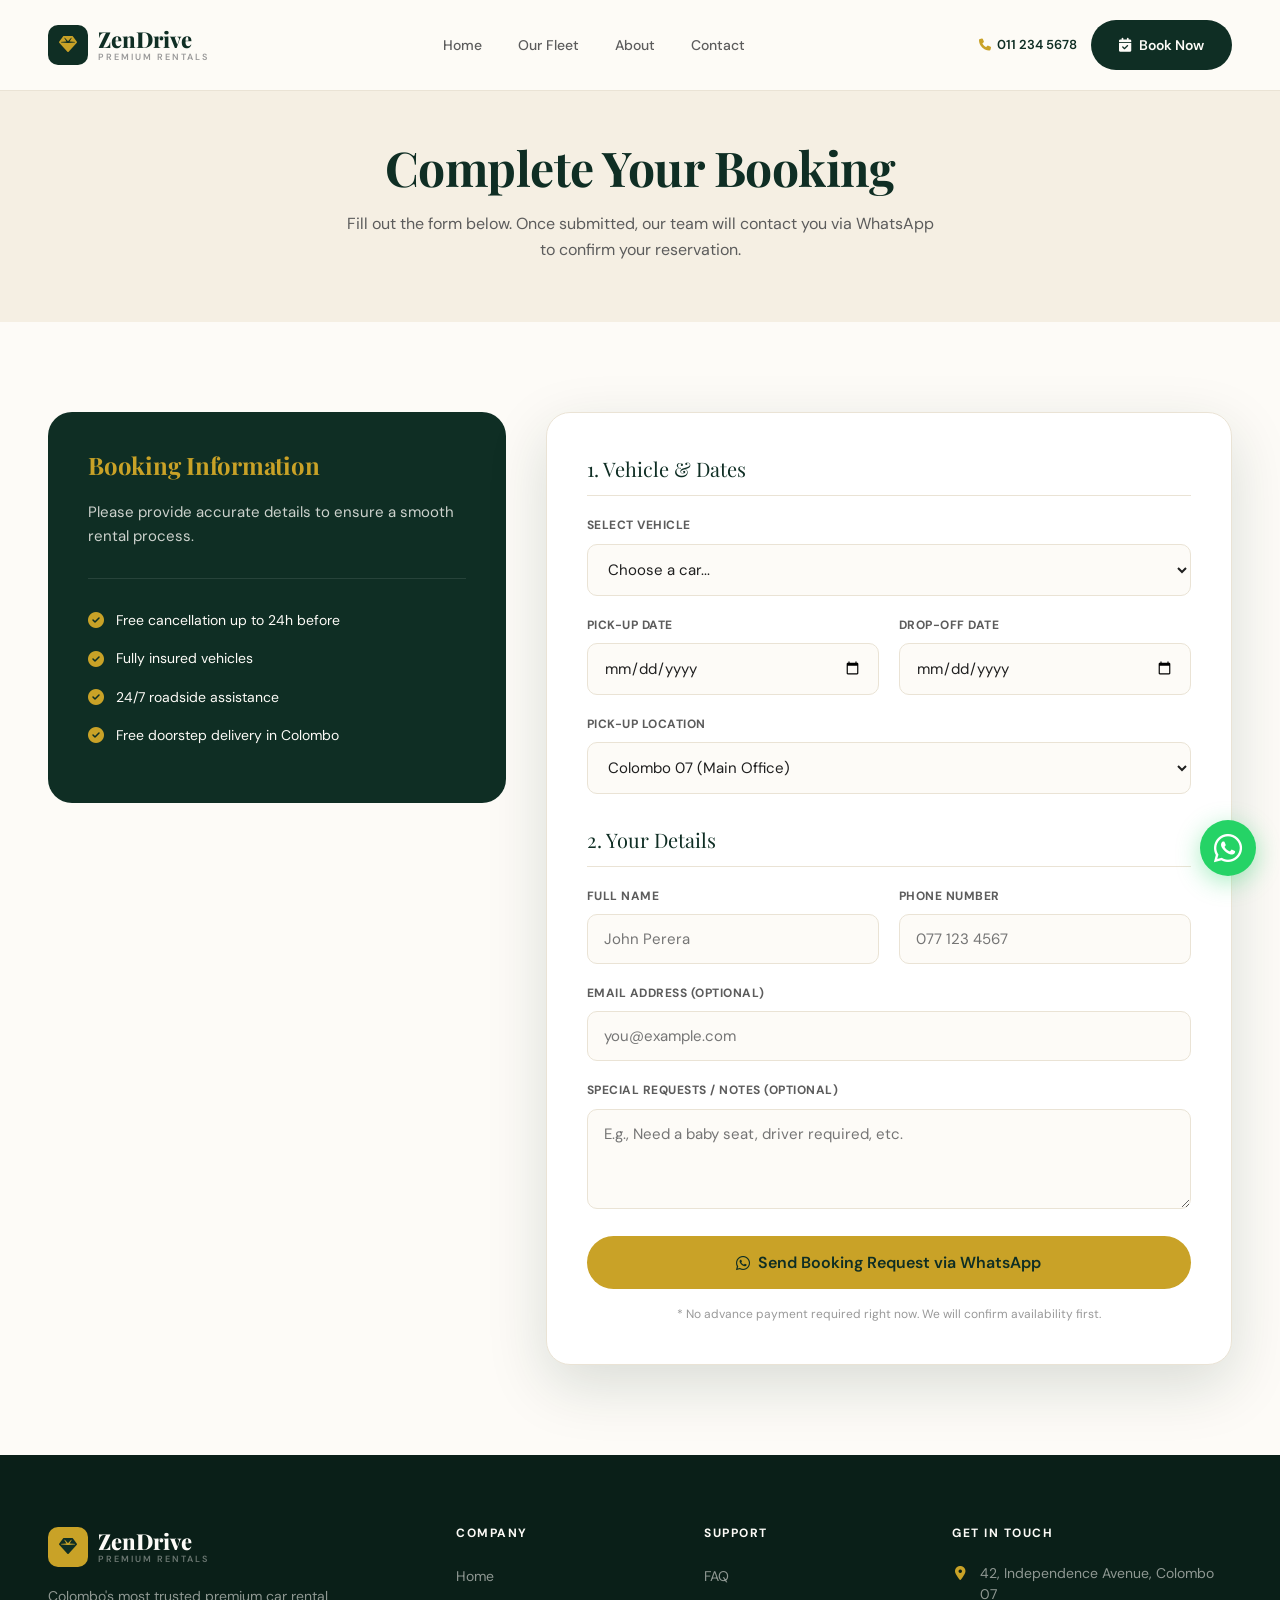
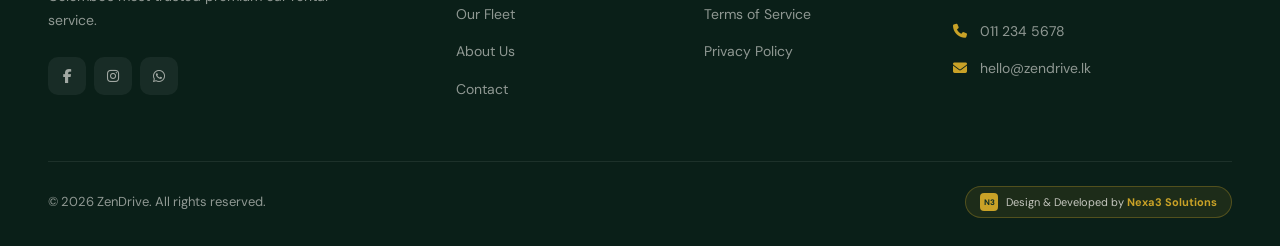
==== booking.html @ 477f6224 "Add files via upload" ====
<!DOCTYPE html>
<html lang="en">
<head>
<meta charset="UTF-8">
<meta name="viewport" content="width=device-width, initial-scale=1.0">
<title>Book Your Car | ZenDrive</title>
<link rel="preconnect" href="https://fonts.googleapis.com">
<link rel="preconnect" href="https://fonts.gstatic.com" crossorigin>
<link href="https://fonts.googleapis.com/css2?family=Playfair+Display:wght@500;600;700;800&family=DM+Sans:wght@400;500;600;700&display=swap" rel="stylesheet">
<link rel="stylesheet" href="https://cdnjs.cloudflare.com/ajax/libs/font-awesome/6.5.1/css/all.min.css">
<link rel="stylesheet" href="style.css">
<style>
  .booking-layout { display: grid; grid-template-columns: 1fr 1.5fr; gap: 40px; align-items: start; }
  
  .booking-summary { background: var(--forest); color: var(--cream); padding: 40px; border-radius: var(--radius-lg); position: sticky; top: 100px; }
  .booking-summary h3 { font-size: 24px; margin-bottom: 20px; color: var(--gold); font-family: 'Playfair Display', serif; }
  .booking-summary p { font-size: 15px; color: rgba(253,251,247,0.8); margin-bottom: 16px; line-height: 1.6; }
  .booking-summary ul { margin-top: 30px; border-top: 1px solid rgba(255,255,255,0.1); padding-top: 30px; }
  .booking-summary li { display: flex; align-items: center; gap: 12px; margin-bottom: 16px; font-size: 14px; }
  .booking-summary li i { color: var(--gold); font-size: 16px; }

  .booking-form-wrap { background: white; padding: 40px; border-radius: var(--radius-lg); border: 1px solid var(--border); box-shadow: var(--shadow-lg); }
  .form-section-title { font-size: 20px; color: var(--forest); margin-bottom: 20px; padding-bottom: 10px; border-bottom: 1px solid var(--border); font-family: 'Playfair Display', serif; }
  
  .form-row { display: grid; grid-template-columns: 1fr 1fr; gap: 20px; }
  .form-group { margin-bottom: 20px; }
  .form-group label { display: block; font-size: 12px; font-weight: 700; color: var(--text-mid); text-transform: uppercase; letter-spacing: 0.5px; margin-bottom: 8px; }
  .form-group input, .form-group select, .form-group textarea { width: 100%; padding: 14px 16px; border: 1.5px solid var(--border); border-radius: 10px; font-size: 15px; font-family: 'DM Sans', sans-serif; color: var(--text); outline: none; background: var(--cream); transition: var(--transition); }
  .form-group input:focus, .form-group select:focus, .form-group textarea:focus { border-color: var(--forest); background: white; box-shadow: 0 0 0 3px rgba(15,46,36,0.1); }
  .form-group textarea { resize: vertical; min-height: 100px; }
  
  @media (max-width: 900px) {
    .booking-layout { grid-template-columns: 1fr; }
    .booking-summary { position: static; }
  }
  @media (max-width: 600px) {
    .form-row { grid-template-columns: 1fr; }
    .booking-form-wrap { padding: 24px; }
  }
</style>
</head>
<body>

<header>
  <div class="container header-inner">
    <a href="index.html" class="logo"><div class="logo-mark"><i class="fas fa-gem"></i></div><div class="logo-text">ZenDrive<small>Premium Rentals</small></div></a>
    <nav>
      <ul>
        <li><a href="index.html">Home</a></li>
        <li><a href="fleet.html">Our Fleet</a></li>
        <li><a href="about.html">About</a></li>
        <li><a href="contact.html">Contact</a></li>
      </ul>
    </nav>
    <div class="header-actions">
      <a href="tel:0112345678" class="header-phone"><i class="fas fa-phone"></i><span>011 234 5678</span></a>
      <a href="booking.html" class="btn btn-primary"><i class="fas fa-calendar-check"></i> Book Now</a>
      <button class="mobile-toggle" id="mobileToggle"><i class="fas fa-bars"></i></button>
    </div>
  </div>
</header>

<div class="mobile-menu" id="mobileMenu">
  <div class="mobile-menu-top">
    <a href="index.html" class="logo" onclick="closeMobile()"><div class="logo-mark"><i class="fas fa-gem"></i></div><div class="logo-text">ZenDrive<small>Premium Rentals</small></div></a>
    <button class="mobile-close" id="mobileClose"><i class="fas fa-times"></i></button>
  </div>
  <nav class="mobile-nav">
    <a href="index.html" onclick="closeMobile()">Home</a>
    <a href="fleet.html" onclick="closeMobile()">Our Fleet</a>
    <a href="about.html" onclick="closeMobile()">About Us</a>
    <a href="contact.html" onclick="closeMobile()">Contact</a>
  </nav>
</div>

<section class="page-hero">
  <div class="container">
    <h1>Complete Your Booking</h1>
    <p>Fill out the form below. Once submitted, our team will contact you via WhatsApp to confirm your reservation.</p>
  </div>
</section>

<section>
  <div class="container">
    <div class="booking-layout">
      
      <div class="booking-summary reveal">
        <h3>Booking Information</h3>
        <p>Please provide accurate details to ensure a smooth rental process.</p>
        <ul>
          <li><i class="fas fa-check-circle"></i> Free cancellation up to 24h before</li>
          <li><i class="fas fa-check-circle"></i> Fully insured vehicles</li>
          <li><i class="fas fa-check-circle"></i> 24/7 roadside assistance</li>
          <li><i class="fas fa-check-circle"></i> Free doorstep delivery in Colombo</li>
        </ul>
      </div>

      <div class="booking-form-wrap reveal">
        <form id="bookingForm" onsubmit="submitBooking(event)">
          <div class="form-section-title">1. Vehicle & Dates</div>
          
          <div class="form-group">
            <label>Select Vehicle</label>
            <select id="bookCar" required>
              <option value="" disabled selected>Choose a car...</option>
              <option value="Toyota Aqua">Toyota Aqua - Rs 8,500/day</option>
              <option value="Honda Fit">Honda Fit - Rs 9,000/day</option>
              <option value="Toyota Harrier">Toyota Harrier - Rs 18,000/day</option>
              <option value="Mitsubishi Outlander">Mitsubishi Outlander - Rs 20,000/day</option>
              <option value="Mercedes C-Class">Mercedes C-Class - Rs 35,000/day</option>
              <option value="Toyota Hiace">Toyota Hiace - Rs 22,000/day</option>
              <option value="BMW 5 Series">BMW 5 Series - Rs 40,000/day</option>
            </select>
          </div>

          <div class="form-row">
            <div class="form-group">
              <label>Pick-up Date</label>
              <input type="date" id="bookPickup" required>
            </div>
            <div class="form-group">
              <label>Drop-off Date</label>
              <input type="date" id="bookDropoff" required>
            </div>
          </div>

          <div class="form-group">
            <label>Pick-up Location</label>
            <select id="bookLocation" required>
              <option value="Colombo 07 (Main Office)">Colombo 07 (Main Office)</option>
              <option value="Bandaranaike Airport">Bandaranaike Airport</option>
              <option value="Custom (Delivery)">Custom (Delivery)</option>
            </select>
          </div>

          <div class="form-section-title" style="margin-top: 30px;">2. Your Details</div>

          <div class="form-row">
            <div class="form-group">
              <label>Full Name</label>
              <input type="text" id="bookName" placeholder="John Perera" required>
            </div>
            <div class="form-group">
              <label>Phone Number</label>
              <input type="tel" id="bookPhone" placeholder="077 123 4567" required>
            </div>
          </div>

          <div class="form-group">
            <label>Email Address (Optional)</label>
            <input type="email" id="bookEmail" placeholder="you@example.com">
          </div>

          <div class="form-group">
            <label>Special Requests / Notes (Optional)</label>
            <textarea id="bookNotes" placeholder="E.g., Need a baby seat, driver required, etc."></textarea>
          </div>

          <button type="submit" class="btn btn-gold" style="width: 100%; padding: 16px; font-size: 16px;">
            <i class="fab fa-whatsapp"></i> Send Booking Request via WhatsApp
          </button>
          <p style="text-align: center; font-size: 12px; color: var(--text-light); margin-top: 16px;">
            * No advance payment required right now. We will confirm availability first.
          </p>
        </form>
      </div>

    </div>
  </div>
</section>

<footer>
  <div class="container">
    <div class="footer-grid">
      <div class="footer-brand">
        <a href="index.html" class="logo"><div class="logo-mark"><i class="fas fa-gem"></i></div><div class="logo-text">ZenDrive<small>Premium Rentals</small></div></a>
        <p>Colombo's most trusted premium car rental service.</p>
        <div class="socials">
          <a href="#"><i class="fab fa-facebook-f"></i></a><a href="#"><i class="fab fa-instagram"></i></a><a href="#"><i class="fab fa-whatsapp"></i></a>
        </div>
      </div>
      <div class="footer-col">
        <h4>Company</h4>
        <ul><li><a href="index.html">Home</a></li><li><a href="fleet.html">Our Fleet</a></li><li><a href="about.html">About Us</a></li><li><a href="contact.html">Contact</a></li></ul>
      </div>
      <div class="footer-col">
        <h4>Support</h4>
        <ul><li><a href="#">FAQ</a></li><li><a href="#">Terms of Service</a></li><li><a href="#">Privacy Policy</a></li></ul>
      </div>
      <div class="footer-col footer-contact">
        <h4>Get in Touch</h4>
        <div class="fc-item"><i class="fas fa-map-marker-alt"></i><span>42, Independence Avenue, Colombo 07</span></div>
        <div class="fc-item"><i class="fas fa-phone"></i><span>011 234 5678</span></div>
        <div class="fc-item"><i class="fas fa-envelope"></i><span>hello@zendrive.lk</span></div>
      </div>
    </div>
    <div class="footer-bottom">
      <div>© 2026 ZenDrive. All rights reserved.</div>
      <a href="https://nexa3solutions.com" target="_blank" class="nexa3-badge"><span class="nx">N3</span><span>Design & Developed by <strong>Nexa3 Solutions</strong></span></a>
    </div>
  </div>
</footer>

<a href="https://wa.me/94771234567" class="whatsapp-float" target="_blank"><i class="fab fa-whatsapp" style="color:white; font-size:32px;"></i></a>

<script src="script.js"></script>
<script>
  // URL එකෙන් Car එක ආවොත් ඒක Auto Select වෙන්න
  const urlParams = new URLSearchParams(window.location.search);
  const carParam = urlParams.get('car');
  if (carParam) {
    const carSelect = document.getElementById('bookCar');
    for (let i = 0; i < carSelect.options.length; i++) {
      if (carSelect.options[i].value === carParam) {
        carSelect.selectedIndex = i;
        break;
      }
    }
  }

  // දින වලට අද දවසට කලින් තෝරන්න බැරි වෙන්න
  const today = new Date().toISOString().split('T')[0];
  const pickupInput = document.getElementById('bookPickup');
  const dropoffInput = document.getElementById('bookDropoff');
  pickupInput.min = today;
  dropoffInput.min = today;

  // Booking Form Submit (WhatsApp)
  function submitBooking(e) {
    e.preventDefault();
    
    const car = document.getElementById('bookCar').value;
    const pickup = document.getElementById('bookPickup').value;
    const dropoff = document.getElementById('bookDropoff').value;
    const location = document.getElementById('bookLocation').value;
    const name = document.getElementById('bookName').value;
    const phone = document.getElementById('bookPhone').value;
    const email = document.getElementById('bookEmail').value || 'Not provided';
    const notes = document.getElementById('bookNotes').value || 'None';

    // ඔයාගේ WhatsApp නම්බර් එක මෙතන දාන්න (94 එක්ක, + නැතුව)
    const myWhatsAppNumber = '94771234567'; 

    const message = `*New Booking Request - ZenDrive*%0A%0A` +
                    `*Car:* ${car}%0A` +
                    `*Pick-up Date:* ${pickup}%0A` +
                    `*Drop-off Date:* ${dropoff}%0A` +
                    `*Location:* ${location}%0A%0A` +
                    `*Name:* ${name}%0A` +
                    `*Phone:* ${phone}%0A` +
                    `*Email:* ${email}%0A` +
                    `*Notes:* ${notes}`;

    const whatsappUrl = `https://wa.me/${myWhatsAppNumber}?text=${message}`;
    window.open(whatsappUrl, '_blank');
  }
</script>
</body>
</html>
---- style.css ----
:root {
  --forest: #0F2E24;
  --forest-light: #1A4A38;
  --cream: #FDFBF7;
  --sand: #F5EFE3;
  --gold: #C9A227;
  --gold-light: #E8C547;
  --text: #1F1F1F;
  --text-mid: #5C5C5C;
  --text-light: #999;
  --border: #EAE3D5;
  --radius: 16px;
  --radius-sm: 10px;
  --radius-lg: 24px;
  --shadow: 0 4px 20px rgba(15,46,36,0.06);
  --shadow-lg: 0 20px 60px rgba(15,46,36,0.15);
  --transition: 0.3s cubic-bezier(0.4,0,0.2,1);
}

* { margin: 0; padding: 0; box-sizing: border-box; }
html { scroll-behavior: smooth; scroll-padding-top: 90px; }
body { font-family: 'DM Sans', sans-serif; color: var(--text); background: var(--cream); line-height: 1.6; -webkit-font-smoothing: antialiased; overflow-x: hidden; }
h1, h2, h3, h4 { font-family: 'Playfair Display', serif; font-weight: 700; line-height: 1.15; letter-spacing: -0.01em; }
a { text-decoration: none; color: inherit; }
img { max-width: 100%; display: block; }
ul { list-style: none; }
button { font-family: inherit; cursor: pointer; }
.container { max-width: 1240px; margin: 0 auto; padding: 0 28px; }

/* BUTTONS */
.btn { display: inline-flex; align-items: center; justify-content: center; gap: 8px; padding: 14px 28px; border-radius: 100px; font-weight: 600; font-size: 14px; border: none; transition: var(--transition); white-space: nowrap; }
.btn-primary { background: var(--forest); color: var(--cream); }
.btn-primary:hover { background: var(--forest-light); transform: translateY(-2px); box-shadow: 0 8px 24px rgba(15,46,36,0.25); }
.btn-gold { background: var(--gold); color: var(--forest); }
.btn-gold:hover { background: var(--gold-light); transform: translateY(-2px); box-shadow: 0 8px 24px rgba(201,162,39,0.3); }
.btn-outline { background: transparent; color: var(--forest); border: 1.5px solid var(--border); }
.btn-outline:hover { border-color: var(--forest); background: var(--forest); color: var(--cream); }
.btn-cream { background: var(--cream); color: var(--forest); }
.btn-cream:hover { background: white; transform: translateY(-2px); }

/* HEADER & NAV */
header { position: fixed; top: 0; left: 0; right: 0; z-index: 1000; padding: 20px 0; transition: var(--transition); background: rgba(253,251,247,0.95); backdrop-filter: blur(20px); border-bottom: 1px solid var(--border); }
.header-inner { display: flex; align-items: center; justify-content: space-between; }
.logo { display: flex; align-items: center; gap: 10px; }
.logo-mark { width: 40px; height: 40px; background: var(--forest); border-radius: 10px; display: flex; align-items: center; justify-content: center; color: var(--gold); font-size: 18px; flex-shrink: 0; }
.logo-text { font-family: 'Playfair Display', serif; font-size: 22px; font-weight: 800; color: var(--forest); line-height: 1; }
.logo-text small { display: block; font-family: 'DM Sans', sans-serif; font-size: 9px; font-weight: 600; letter-spacing: 2px; color: var(--text-light); text-transform: uppercase; margin-top: 3px; }
nav ul { display: flex; gap: 36px; }
nav a { font-weight: 500; font-size: 14px; color: var(--text-mid); transition: var(--transition); position: relative; }
nav a:hover, nav a.active { color: var(--forest); }
nav a.active::after { content: ''; position: absolute; bottom: -8px; left: 50%; transform: translateX(-50%); width: 5px; height: 5px; background: var(--gold); border-radius: 50%; }
.header-actions { display: flex; align-items: center; gap: 14px; }
.header-phone { display: flex; align-items: center; gap: 6px; font-weight: 600; font-size: 13px; color: var(--forest); }
.header-phone i { color: var(--gold); font-size: 12px; }
.mobile-toggle { display: none; background: none; border: none; width: 42px; height: 42px; border-radius: 10px; background: var(--forest); color: var(--cream); font-size: 18px; }

/* MOBILE MENU */
.mobile-menu { position: fixed; top: 0; left: 0; right: 0; bottom: 0; background: var(--forest); z-index: 2000; display: flex; flex-direction: column; padding: 28px; transform: translateX(100%); transition: transform 0.4s ease; }
.mobile-menu.open { transform: translateX(0); }
.mobile-menu-top { display: flex; justify-content: space-between; align-items: center; margin-bottom: 48px; }
.mobile-menu .logo-text { color: var(--cream); }
.mobile-menu .logo-text small { color: rgba(253,251,247,0.5); }
.mobile-menu .logo-mark { background: var(--gold); color: var(--forest); }
.mobile-close { background: rgba(255,255,255,0.1); border: none; width: 42px; height: 42px; border-radius: 10px; color: var(--cream); font-size: 18px; }
.mobile-nav { display: flex; flex-direction: column; gap: 4px; }
.mobile-nav a { color: var(--cream); font-family: 'Playfair Display', serif; font-size: 28px; font-weight: 600; padding: 14px 0; border-bottom: 1px solid rgba(255,255,255,0.1); transition: var(--transition); }
.mobile-nav a:hover { color: var(--gold); padding-left: 8px; }
.mobile-contact { margin-top: auto; padding-top: 32px; border-top: 1px solid rgba(255,255,255,0.1); display: flex; flex-direction: column; gap: 14px; }
.mobile-contact a { color: rgba(253,251,247,0.7); font-size: 14px; display: flex; align-items: center; gap: 10px; }
.mobile-contact a i { color: var(--gold); width: 16px; }

/* PAGE HERO (අලුත් පේජ් වල Header එකට) */
.page-hero { padding: 140px 0 60px; background: var(--sand); text-align: center; }
.page-hero h1 { font-size: clamp(32px, 5vw, 48px); color: var(--forest); margin-bottom: 16px; }
.page-hero p { font-size: 16px; color: var(--text-mid); max-width: 600px; margin: 0 auto; }

/* COMMON SECTIONS */
section { padding: 90px 0; }
.section-head { margin-bottom: 48px; }
.section-head.center { text-align: center; }
.section-tag { display: inline-flex; align-items: center; gap: 8px; font-size: 11px; font-weight: 700; text-transform: uppercase; letter-spacing: 2px; color: var(--gold); margin-bottom: 14px; }
.section-tag::before { content: ''; width: 24px; height: 1px; background: var(--gold); }
.section-head.center .section-tag::before { display: none; }
.section-head h2 { font-size: clamp(32px, 4vw, 48px); color: var(--forest); margin-bottom: 12px; }
.section-head p { font-size: 16px; color: var(--text-mid); max-width: 560px; line-height: 1.7; }
.section-head.center p { margin: 0 auto; }

/* CAR CARDS */
.fleet-grid { display: grid; grid-template-columns: repeat(3, 1fr); gap: 24px; }
.car-card { background: white; border-radius: var(--radius); overflow: hidden; border: 1px solid var(--border); transition: var(--transition); display: flex; flex-direction: column; }
.car-card:hover { transform: translateY(-6px); box-shadow: var(--shadow-lg); }
.car-img { position: relative; height: 200px; overflow: hidden; background: #EDE7DC; }
.car-img img { width: 100%; height: 100%; object-fit: cover; transition: transform 0.6s ease; }
.car-card:hover .car-img img { transform: scale(1.06); }
.car-tag { position: absolute; top: 14px; left: 14px; padding: 6px 12px; border-radius: 100px; font-size: 10px; font-weight: 700; text-transform: uppercase; letter-spacing: 0.8px; background: var(--forest); color: var(--cream); }
.car-tag.luxury { background: var(--gold); color: var(--forest); }
.car-tag.suv { background: #1E40AF; color: white; }
.car-tag.van { background: #7C2D12; color: white; }
.car-tag.economy { background: #059669; color: white; }
.car-body { padding: 22px; flex: 1; display: flex; flex-direction: column; }
.car-name { font-family: 'Playfair Display', serif; font-size: 22px; font-weight: 700; color: var(--forest); margin-bottom: 4px; }
.car-type { font-size: 13px; color: var(--text-light); margin-bottom: 16px; }
.car-specs { display: flex; gap: 16px; padding: 14px 0; border-top: 1px solid var(--border); border-bottom: 1px solid var(--border); margin-bottom: 16px; flex-wrap: wrap; }
.car-spec { display: flex; align-items: center; gap: 6px; font-size: 12px; color: var(--text-mid); font-weight: 500; }
.car-spec i { color: var(--gold); font-size: 12px; }
.car-foot { display: flex; align-items: center; justify-content: space-between; gap: 12px; margin-top: auto; }
.car-price { font-family: 'Playfair Display', serif; font-size: 24px; font-weight: 700; color: var(--forest); line-height: 1; }
.car-price span { font-family: 'DM Sans', sans-serif; font-size: 12px; color: var(--text-light); font-weight: 500; }
.car-book { padding: 10px 20px; border-radius: 100px; background: var(--forest); color: var(--cream); font-size: 13px; font-weight: 600; border: none; transition: var(--transition); display: inline-flex; align-items: center; gap: 6px; }
.car-book:hover { background: var(--gold); color: var(--forest); }

/* FOOTER */
footer { background: #0A1F18; color: rgba(253,251,247,0.55); padding: 72px 0 28px; }
.footer-grid { display: grid; grid-template-columns: 1.8fr 1fr 1fr 1.4fr; gap: 48px; margin-bottom: 48px; }
.footer-brand .logo { margin-bottom: 18px; }
.footer-brand .logo-text { color: var(--cream); }
.footer-brand .logo-text small { color: rgba(253,251,247,0.4); }
.footer-brand .logo-mark { background: var(--gold); color: var(--forest); }
.footer-brand p { font-size: 14px; line-height: 1.7; margin-bottom: 24px; max-width: 300px; }
.socials { display: flex; gap: 8px; }
.socials a { width: 38px; height: 38px; border-radius: 10px; background: rgba(255,255,255,0.06); display: flex; align-items: center; justify-content: center; color: rgba(253,251,247,0.6); font-size: 14px; transition: var(--transition); }
.socials a:hover { background: var(--gold); color: var(--forest); transform: translateY(-2px); }
.footer-col h4 { font-family: 'DM Sans', sans-serif; font-size: 12px; font-weight: 700; color: var(--cream); text-transform: uppercase; letter-spacing: 1.5px; margin-bottom: 22px; }
.footer-col ul li { margin-bottom: 12px; }
.footer-col a { font-size: 14px; transition: var(--transition); }
.footer-col a:hover { color: var(--gold); }
.footer-contact .fc-item { display: flex; gap: 12px; margin-bottom: 16px; font-size: 14px; line-height: 1.5; }
.footer-contact .fc-item i { color: var(--gold); margin-top: 3px; width: 16px; text-align: center; flex-shrink: 0; }
.footer-bottom { border-top: 1px solid rgba(255,255,255,0.08); padding-top: 24px; display: flex; justify-content: space-between; align-items: center; flex-wrap: wrap; gap: 16px; font-size: 13px; }
.nexa3-badge { display: inline-flex; align-items: center; gap: 8px; padding: 6px 14px; background: rgba(201,162,39,0.1); border: 1px solid rgba(201,162,39,0.3); border-radius: 100px; font-size: 11px; color: rgba(253,251,247,0.75); transition: var(--transition); }
.nexa3-badge:hover { background: rgba(201,162,39,0.2); border-color: var(--gold); color: var(--cream); }
.nexa3-badge .nx { width: 18px; height: 18px; background: var(--gold); color: var(--forest); border-radius: 4px; display: flex; align-items: center; justify-content: center; font-size: 8px; font-weight: 800; }
.nexa3-badge strong { color: var(--gold); }

/* WHATSAPP */
.whatsapp-float { position: fixed; bottom: 24px; right: 24px; z-index: 998; width: 56px; height: 56px; background: #25D366; border-radius: 50%; display: flex; align-items: center; justify-content: center; box-shadow: 0 6px 24px rgba(37,211,102,0.4); transition: var(--transition); }
.whatsapp-float:hover { transform: scale(1.08); }

/* UTILITIES */
.reveal { opacity: 0; transform: translateY(30px); transition: opacity 0.7s ease, transform 0.7s ease; }
.reveal.visible { opacity: 1; transform: translateY(0); }

/* RESPONSIVE */
@media (max-width: 1024px) {
  .fleet-grid { grid-template-columns: repeat(2, 1fr); }
  .footer-grid { grid-template-columns: 1.5fr 1fr 1fr; gap: 36px; }
  .footer-col.footer-contact { grid-column: span 3; padding-top: 20px; border-top: 1px solid rgba(255,255,255,0.08); }
}
@media (max-width: 768px) {
  nav ul, .header-phone span { display: none; }
  .header-actions .btn-primary { display: none; }
  .mobile-toggle { display: flex; align-items: center; justify-content: center; }
  .fleet-grid { grid-template-columns: 1fr; }
  section { padding: 60px 0; }
  .footer-grid { grid-template-columns: 1fr; }
  .footer-col.footer-contact { grid-column: span 1; border-top: none; }
  .footer-bottom { flex-direction: column; text-align: center; }
}
@media (max-width: 480px) {
  .container { padding: 0 16px; }
  .page-hero { padding: 110px 0 40px; }
  .section-head h2 { font-size: 26px; }
  .btn { padding: 12px 22px; font-size: 13px; }
}
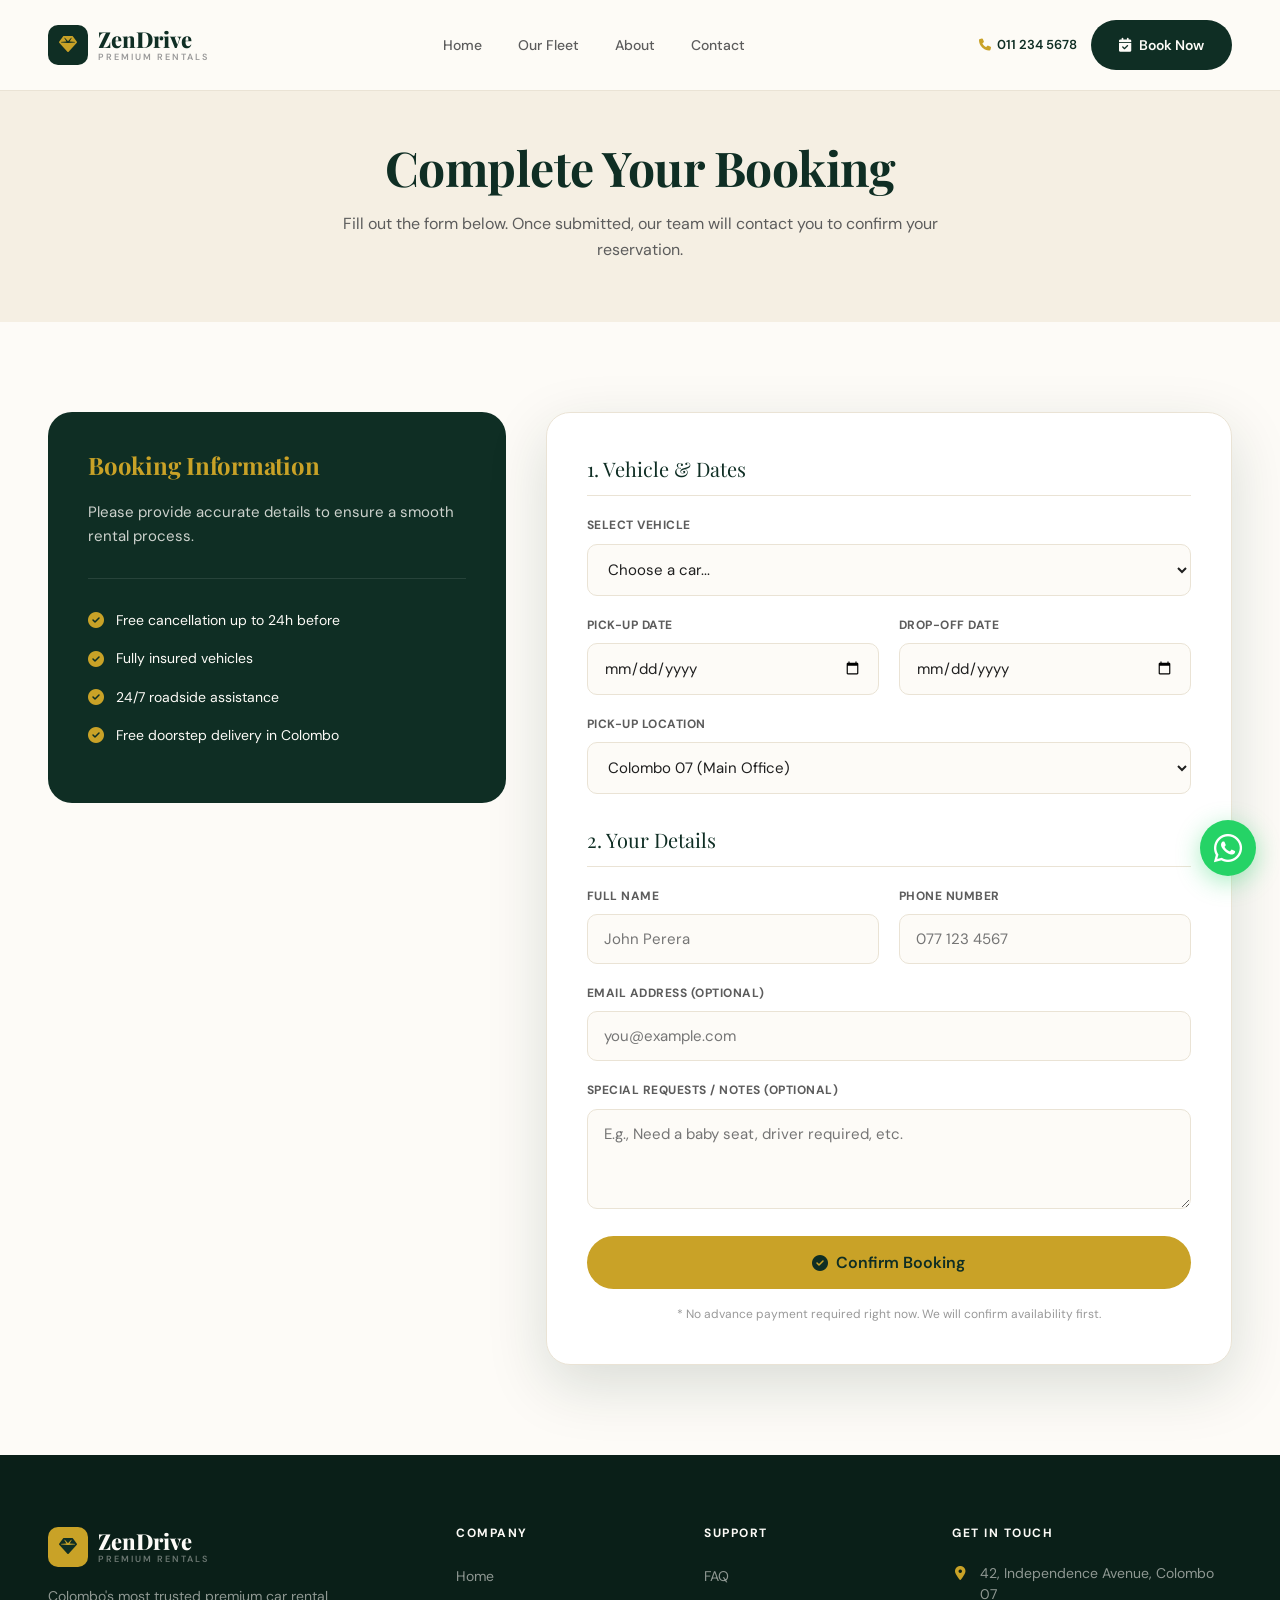
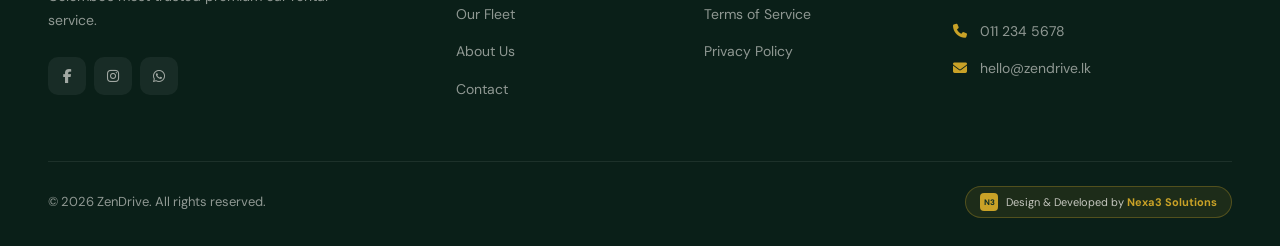
==== commit 7818fee2: "Update booking.html" ====
--- a/booking.html
+++ b/booking.html
@@ -11,32 +11,22 @@
 <link rel="stylesheet" href="style.css">
 <style>
   .booking-layout { display: grid; grid-template-columns: 1fr 1.5fr; gap: 40px; align-items: start; }
-  
   .booking-summary { background: var(--forest); color: var(--cream); padding: 40px; border-radius: var(--radius-lg); position: sticky; top: 100px; }
   .booking-summary h3 { font-size: 24px; margin-bottom: 20px; color: var(--gold); font-family: 'Playfair Display', serif; }
   .booking-summary p { font-size: 15px; color: rgba(253,251,247,0.8); margin-bottom: 16px; line-height: 1.6; }
   .booking-summary ul { margin-top: 30px; border-top: 1px solid rgba(255,255,255,0.1); padding-top: 30px; }
   .booking-summary li { display: flex; align-items: center; gap: 12px; margin-bottom: 16px; font-size: 14px; }
   .booking-summary li i { color: var(--gold); font-size: 16px; }
-
   .booking-form-wrap { background: white; padding: 40px; border-radius: var(--radius-lg); border: 1px solid var(--border); box-shadow: var(--shadow-lg); }
   .form-section-title { font-size: 20px; color: var(--forest); margin-bottom: 20px; padding-bottom: 10px; border-bottom: 1px solid var(--border); font-family: 'Playfair Display', serif; }
-  
   .form-row { display: grid; grid-template-columns: 1fr 1fr; gap: 20px; }
   .form-group { margin-bottom: 20px; }
   .form-group label { display: block; font-size: 12px; font-weight: 700; color: var(--text-mid); text-transform: uppercase; letter-spacing: 0.5px; margin-bottom: 8px; }
   .form-group input, .form-group select, .form-group textarea { width: 100%; padding: 14px 16px; border: 1.5px solid var(--border); border-radius: 10px; font-size: 15px; font-family: 'DM Sans', sans-serif; color: var(--text); outline: none; background: var(--cream); transition: var(--transition); }
   .form-group input:focus, .form-group select:focus, .form-group textarea:focus { border-color: var(--forest); background: white; box-shadow: 0 0 0 3px rgba(15,46,36,0.1); }
   .form-group textarea { resize: vertical; min-height: 100px; }
-  
-  @media (max-width: 900px) {
-    .booking-layout { grid-template-columns: 1fr; }
-    .booking-summary { position: static; }
-  }
-  @media (max-width: 600px) {
-    .form-row { grid-template-columns: 1fr; }
-    .booking-form-wrap { padding: 24px; }
-  }
+  @media (max-width: 900px) { .booking-layout { grid-template-columns: 1fr; } .booking-summary { position: static; } }
+  @media (max-width: 600px) { .form-row { grid-template-columns: 1fr; } .booking-form-wrap { padding: 24px; } }
 </style>
 </head>
 <body>
@@ -76,7 +66,7 @@
 <section class="page-hero">
   <div class="container">
     <h1>Complete Your Booking</h1>
-    <p>Fill out the form below. Once submitted, our team will contact you via WhatsApp to confirm your reservation.</p>
+    <p>Fill out the form below. Once submitted, our team will contact you to confirm your reservation.</p>
   </div>
 </section>
 
@@ -96,6 +86,7 @@
       </div>
 
       <div class="booking-form-wrap reveal">
+        <!-- Booking Form -->
         <form id="bookingForm" onsubmit="submitBooking(event)">
           <div class="form-section-title">1. Vehicle & Dates</div>
           
@@ -157,12 +148,24 @@
           </div>
 
           <button type="submit" class="btn btn-gold" style="width: 100%; padding: 16px; font-size: 16px;">
-            <i class="fab fa-whatsapp"></i> Send Booking Request via WhatsApp
+            <i class="fas fa-check-circle"></i> Confirm Booking
           </button>
           <p style="text-align: center; font-size: 12px; color: var(--text-light); margin-top: 16px;">
             * No advance payment required right now. We will confirm availability first.
           </p>
         </form>
+
+        <!-- Booking Success Message (මුලින්ම මේක හංගලා තියෙන්නේ) -->
+        <div id="bookingSuccess" style="display: none; text-align: center; padding: 40px 20px;">
+          <div style="width: 80px; height: 80px; background: #E8F5E9; color: #2E7D32; border-radius: 50%; display: flex; align-items: center; justify-content: center; font-size: 40px; margin: 0 auto 20px;">
+            <i class="fas fa-check"></i>
+          </div>
+          <h2 style="color: var(--forest); margin-bottom: 12px; font-size: 28px;">Booking Confirmed!</h2>
+          <p style="color: var(--text-mid); margin-bottom: 24px; font-size: 16px; line-height: 1.6;">
+            Thank you, <strong id="successName"></strong>. Your request for the <strong id="successCar"></strong> has been received. <br>We will contact you shortly at <strong id="successPhone"></strong> to finalize the details.
+          </p>
+          <a href="index.html" class="btn btn-primary">Back to Home</a>
+        </div>
       </div>
 
     </div>
@@ -225,35 +228,27 @@
   pickupInput.min = today;
   dropoffInput.min = today;
 
-  // Booking Form Submit (WhatsApp)
+  // Booking Form Submit (Show Success Message)
   function submitBooking(e) {
     e.preventDefault();
     
+    // Form එකෙන් විස්තර ටික ගන්නවා
     const car = document.getElementById('bookCar').value;
-    const pickup = document.getElementById('bookPickup').value;
-    const dropoff = document.getElementById('bookDropoff').value;
-    const location = document.getElementById('bookLocation').value;
     const name = document.getElementById('bookName').value;
     const phone = document.getElementById('bookPhone').value;
-    const email = document.getElementById('bookEmail').value || 'Not provided';
-    const notes = document.getElementById('bookNotes').value || 'None';
-
-    // ඔයාගේ WhatsApp නම්බර් එක මෙතන දාන්න (94 එක්ක, + නැතුව)
-    const myWhatsAppNumber = '94771234567'; 
-
-    const message = `*New Booking Request - ZenDrive*%0A%0A` +
-                    `*Car:* ${car}%0A` +
-                    `*Pick-up Date:* ${pickup}%0A` +
-                    `*Drop-off Date:* ${dropoff}%0A` +
-                    `*Location:* ${location}%0A%0A` +
-                    `*Name:* ${name}%0A` +
-                    `*Phone:* ${phone}%0A` +
-                    `*Email:* ${email}%0A` +
-                    `*Notes:* ${notes}`;
-
-    const whatsappUrl = `https://wa.me/${myWhatsAppNumber}?text=${message}`;
-    window.open(whatsappUrl, '_blank');
+
+    // Success Message එකේ අකුරු ටික වෙනස් කරනවා
+    document.getElementById('successName').textContent = name;
+    document.getElementById('successCar').textContent = car;
+    document.getElementById('successPhone').textContent = phone;
+
+    // Form එක හංගලා, Success Message එක පෙන්නනවා
+    document.getElementById('bookingForm').style.display = 'none';
+    document.getElementById('bookingSuccess').style.display = 'block';
+    
+    // පේජ් එක උඩට ස්ක්‍රෝල් වෙනවා
+    document.querySelector('.booking-form-wrap').scrollIntoView({ behavior: 'smooth', block: 'start' });
   }
 </script>
 </body>
-</html>+</html>
